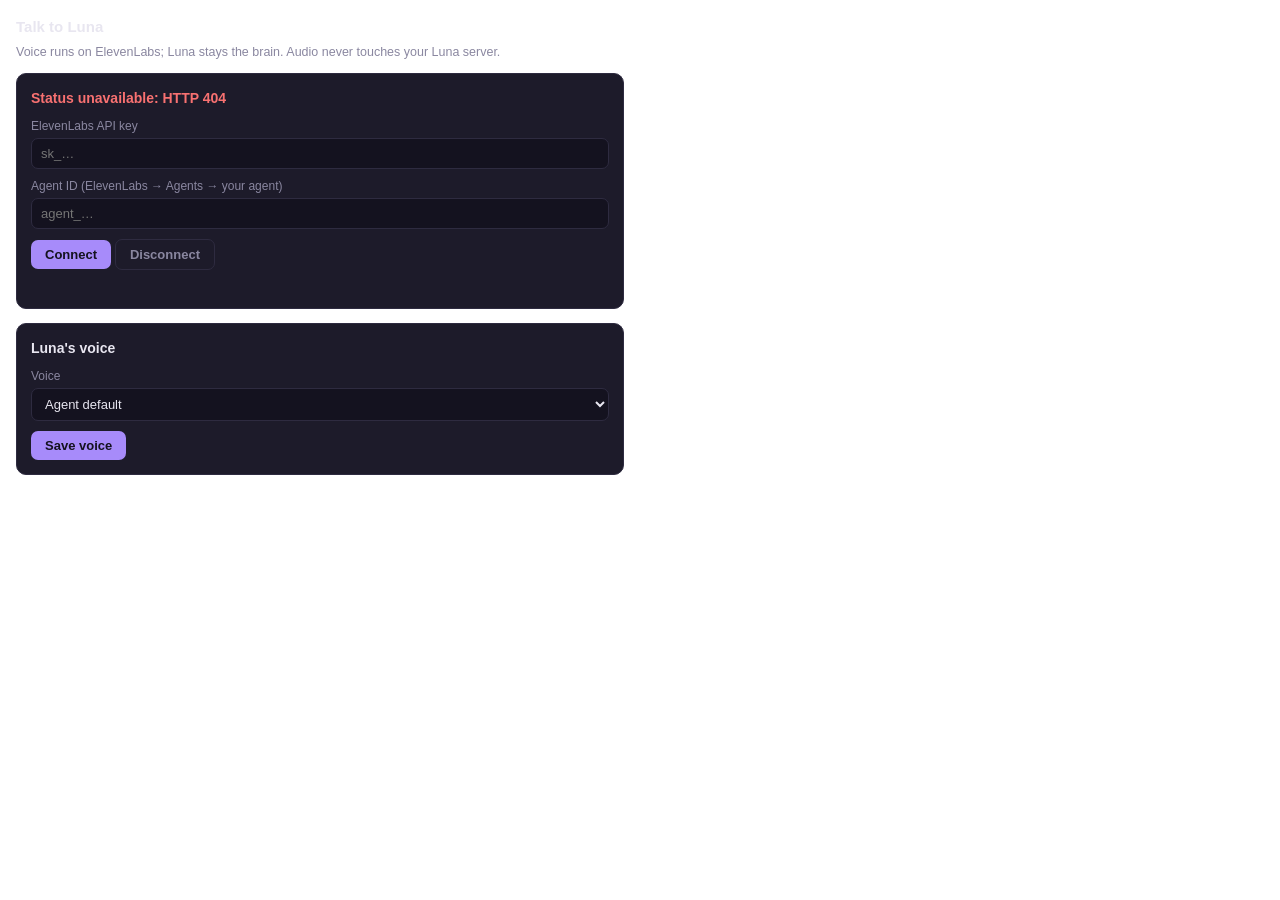
==== marketplace-src/plugin_talk/ui/settings/index.html @ 129755b1 "publish plugin-talk v0.1.0 (voice conversation via ElevenLabs Agents) Co-Authored-By: Claude Fable 5" ====
<!DOCTYPE html>
<html lang="en">
<head>
<meta charset="utf-8" />
<meta name="viewport" content="width=device-width, initial-scale=1" />
<title>Talk — Settings</title>
<style>
  :root { --fg:#e8e6f0; --dim:#8a87a0; --card:#1d1b2a; --line:#2e2b40; --accent:#a78bfa; --ok:#2dd4bf; --err:#f87171; }
  * { box-sizing: border-box; margin: 0; }
  body { font: 14px/1.5 -apple-system,"Segoe UI",Roboto,sans-serif; color: var(--fg); background: transparent; padding: 16px; max-width: 640px; }
  h2 { font-size: 15px; margin-bottom: 4px; }
  p.hint { color: var(--dim); font-size: 12.5px; margin-bottom: 12px; }
  .card { background: var(--card); border: 1px solid var(--line); border-radius: 10px; padding: 14px; margin-bottom: 14px; }
  label { display:block; color: var(--dim); font-size: 12px; margin: 8px 0 3px; }
  input, select { width: 100%; padding: 7px 9px; border-radius: 7px; border: 1px solid var(--line); background: #14121f; color: var(--fg); font-size: 13px; }
  button { margin-top: 10px; border: 0; border-radius: 7px; background: var(--accent); color: #14121f; font-weight: 600; padding: 7px 14px; cursor: pointer; font-size: 13px; }
  button.ghost { background: transparent; color: var(--dim); border: 1px solid var(--line); }
  .status-ok { color: var(--ok); } .status-err { color: var(--err); }
  code { background:#14121f; padding: 2px 6px; border-radius: 5px; font-size: 12px; word-break: break-all; }
  .copyrow { display: flex; gap: 6px; align-items: center; margin-top: 4px; }
  .copyrow code { flex: 1; }
  .copyrow button { margin: 0; padding: 4px 10px; }
  #msg { font-size: 12.5px; margin-top: 8px; min-height: 16px; }
  audio { width: 100%; margin-top: 8px; height: 32px; }
</style>
</head>
<body>
<h2>Talk to Luna</h2>
<p class="hint">Voice runs on ElevenLabs; Luna stays the brain. Audio never touches your Luna server.</p>

<div class="card" id="connect-card">
  <strong id="conn-status" data-testid="talk-conn-status">Checking…</strong>
  <label>ElevenLabs API key</label>
  <input id="api-key" data-testid="talk-api-key" type="password" placeholder="sk_…" autocomplete="off" />
  <label>Agent ID (ElevenLabs → Agents → your agent)</label>
  <input id="agent-id" data-testid="talk-agent-id" placeholder="agent_…" autocomplete="off" />
  <button id="connect" data-testid="talk-connect">Connect</button>
  <button id="disconnect" class="ghost">Disconnect</button>
  <div id="bridge-info" style="display:none">
    <label>Custom LLM URL — paste into your ElevenLabs agent (Agent → LLM → Custom LLM)</label>
    <div class="copyrow"><code id="bridge-url"></code><button data-copy="bridge-url">Copy</button></div>
    <label>Custom LLM header — add as <em>Authorization</em></label>
    <div class="copyrow"><code id="bridge-auth"></code><button data-copy="bridge-auth">Copy</button></div>
  </div>
  <div id="msg"></div>
</div>

<div class="card">
  <strong>Luna's voice</strong>
  <label>Voice</label>
  <select id="voice" data-testid="talk-voice-select"><option value="">Agent default</option></select>
  <audio id="preview" controls style="display:none"></audio>
  <button id="save-voice" data-testid="talk-save-voice">Save voice</button>
  <div id="voice-msg"></div>
</div>

<script>
(function () {
  "use strict";
  var API = "/api/p/plugin-talk";
  function $(id) { return document.getElementById(id); }
  function msg(el, text, ok) { el.textContent = text; el.className = ok ? "status-ok" : "status-err"; }

  async function call(path, opts) {
    var resp = await fetch(API + path, Object.assign({ credentials: "include" }, opts || {}));
    var body = null;
    try { body = await resp.json(); } catch (e) {}
    if (!resp.ok) { throw new Error((body && body.detail) || ("HTTP " + resp.status)); }
    return body;
  }

  function renderStatus(s) {
    $("conn-status").textContent = s.connected ? "Connected to ElevenLabs" : "Not connected";
    $("conn-status").className = s.connected ? "status-ok" : "status-err";
    if (s.agent_id) { $("agent-id").value = s.agent_id; }
    if (s.connected && s.bridge_secret) {
      $("bridge-info").style.display = "block";
      $("bridge-url").textContent = location.origin + s.bridge_path;
      $("bridge-auth").textContent = "Bearer " + s.bridge_secret;
    } else {
      $("bridge-info").style.display = "none";
    }
  }

  async function loadVoices(selected) {
    try {
      var data = await call("/voices");
      var sel = $("voice");
      sel.innerHTML = '<option value="">Agent default</option>';
      data.voices.forEach(function (v) {
        var o = document.createElement("option");
        o.value = v.voice_id;
        o.textContent = v.name + (v.category ? " (" + v.category + ")" : "");
        o.dataset.preview = v.preview_url || "";
        sel.appendChild(o);
      });
      if (selected) { sel.value = selected; }
    } catch (e) { /* not connected yet — picker stays empty */ }
  }

  async function refresh() {
    try {
      var s = await call("/status");
      renderStatus(s);
      if (s.connected) { await loadVoices(s.voice_id); }
    } catch (e) {
      $("conn-status").textContent = "Status unavailable: " + e.message;
      $("conn-status").className = "status-err";
    }
  }

  $("connect").addEventListener("click", async function () {
    try {
      var s = await call("/connect", {
        method: "POST",
        headers: { "content-type": "application/json" },
        body: JSON.stringify({ api_key: $("api-key").value.trim(), agent_id: $("agent-id").value.trim() }),
      });
      $("api-key").value = "";
      renderStatus(s);
      await loadVoices(s.voice_id);
      msg($("msg"), "Connected. Paste the URL + header into your ElevenLabs agent.", true);
    } catch (e) { msg($("msg"), e.message, false); }
  });

  $("disconnect").addEventListener("click", async function () {
    try { renderStatus(await call("/disconnect", { method: "POST" })); msg($("msg"), "Disconnected.", true); }
    catch (e) { msg($("msg"), e.message, false); }
  });

  $("voice").addEventListener("change", function () {
    var opt = this.selectedOptions[0];
    var url = opt && opt.dataset.preview;
    var audio = $("preview");
    if (url) { audio.src = url; audio.style.display = "block"; audio.play().catch(function(){}); }
    else { audio.pause(); audio.style.display = "none"; }
  });

  $("save-voice").addEventListener("click", async function () {
    try {
      await call("/settings", {
        method: "POST",
        headers: { "content-type": "application/json" },
        body: JSON.stringify({ voice_id: $("voice").value || null }),
      });
      msg($("voice-msg"), "Saved — applies to the next call.", true);
    } catch (e) { msg($("voice-msg"), e.message, false); }
  });

  document.querySelectorAll("[data-copy]").forEach(function (b) {
    b.addEventListener("click", function () {
      navigator.clipboard.writeText($(b.dataset.copy).textContent).then(function () {
        b.textContent = "Copied"; setTimeout(function () { b.textContent = "Copy"; }, 1200);
      });
    });
  });

  refresh();
})();
</script>
</body>
</html>
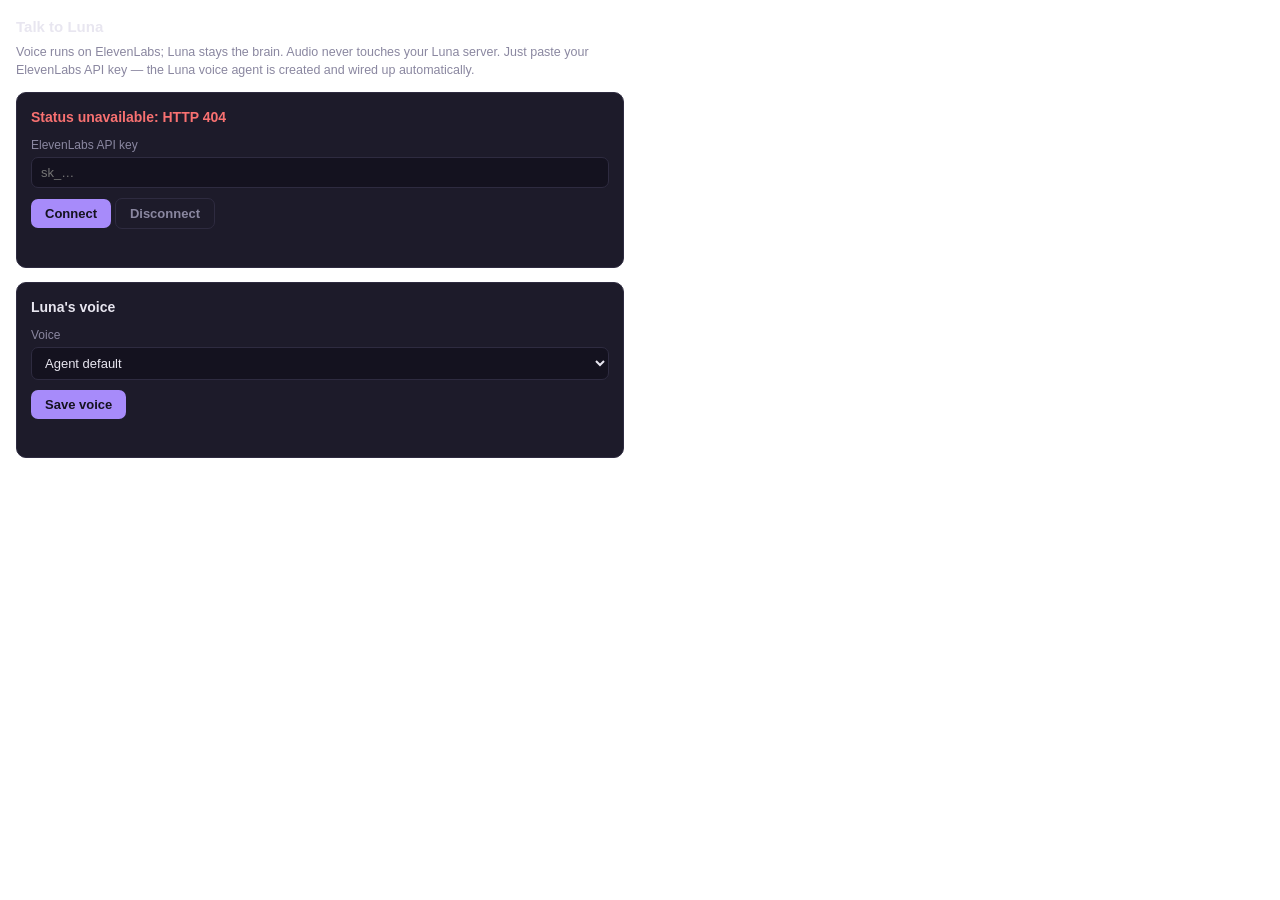
==== commit 0065a65e: "publish plugin-talk v0.1.1 (key-only setup, auth fixes) Co-Authored-By: Claude Fable 5 <noreply@anth" ====
--- a/marketplace-src/plugin_talk/ui/settings/index.html
+++ b/marketplace-src/plugin_talk/ui/settings/index.html
@@ -17,31 +17,23 @@
   button.ghost { background: transparent; color: var(--dim); border: 1px solid var(--line); }
   .status-ok { color: var(--ok); } .status-err { color: var(--err); }
   code { background:#14121f; padding: 2px 6px; border-radius: 5px; font-size: 12px; word-break: break-all; }
-  .copyrow { display: flex; gap: 6px; align-items: center; margin-top: 4px; }
-  .copyrow code { flex: 1; }
-  .copyrow button { margin: 0; padding: 4px 10px; }
-  #msg { font-size: 12.5px; margin-top: 8px; min-height: 16px; }
+  #msg, #voice-msg { font-size: 12.5px; margin-top: 8px; min-height: 16px; }
+  #agent-line { color: var(--dim); font-size: 12px; margin-top: 8px; }
   audio { width: 100%; margin-top: 8px; height: 32px; }
 </style>
 </head>
 <body>
 <h2>Talk to Luna</h2>
-<p class="hint">Voice runs on ElevenLabs; Luna stays the brain. Audio never touches your Luna server.</p>
+<p class="hint">Voice runs on ElevenLabs; Luna stays the brain. Audio never touches your Luna server.
+Just paste your ElevenLabs API key — the Luna voice agent is created and wired up automatically.</p>
 
 <div class="card" id="connect-card">
   <strong id="conn-status" data-testid="talk-conn-status">Checking…</strong>
   <label>ElevenLabs API key</label>
   <input id="api-key" data-testid="talk-api-key" type="password" placeholder="sk_…" autocomplete="off" />
-  <label>Agent ID (ElevenLabs → Agents → your agent)</label>
-  <input id="agent-id" data-testid="talk-agent-id" placeholder="agent_…" autocomplete="off" />
   <button id="connect" data-testid="talk-connect">Connect</button>
   <button id="disconnect" class="ghost">Disconnect</button>
-  <div id="bridge-info" style="display:none">
-    <label>Custom LLM URL — paste into your ElevenLabs agent (Agent → LLM → Custom LLM)</label>
-    <div class="copyrow"><code id="bridge-url"></code><button data-copy="bridge-url">Copy</button></div>
-    <label>Custom LLM header — add as <em>Authorization</em></label>
-    <div class="copyrow"><code id="bridge-auth"></code><button data-copy="bridge-auth">Copy</button></div>
-  </div>
+  <div id="agent-line" data-testid="talk-agent-line" style="display:none"></div>
   <div id="msg"></div>
 </div>
 
@@ -61,8 +53,22 @@
   function $(id) { return document.getElementById(id); }
   function msg(el, text, ok) { el.textContent = text; el.className = ok ? "status-ok" : "status-err"; }
 
+  // ---- auth: Luna's shell hands iframes a bearer token via ?token= (settings
+  // tabs) and/or a {type:'luna-auth', token} postMessage. Cookie auth alone is
+  // read-only, so writes need the token.
+  var token = new URLSearchParams(location.search).get("token") || "";
+  window.addEventListener("message", function (e) {
+    if (e.origin === location.origin && e.data && e.data.type === "luna-auth" && e.data.token) {
+      token = e.data.token;
+    }
+  });
+  try { window.parent.postMessage({ type: "luna-request-auth" }, location.origin); } catch (e) {}
+
   async function call(path, opts) {
-    var resp = await fetch(API + path, Object.assign({ credentials: "include" }, opts || {}));
+    opts = Object.assign({ credentials: "include" }, opts || {});
+    opts.headers = Object.assign({}, opts.headers || {});
+    if (token) { opts.headers["Authorization"] = "Bearer " + token; }
+    var resp = await fetch(API + path, opts);
     var body = null;
     try { body = await resp.json(); } catch (e) {}
     if (!resp.ok) { throw new Error((body && body.detail) || ("HTTP " + resp.status)); }
@@ -70,15 +76,14 @@
   }
 
   function renderStatus(s) {
-    $("conn-status").textContent = s.connected ? "Connected to ElevenLabs" : "Not connected";
+    $("conn-status").textContent = s.connected ? "Connected — ready to talk" : "Not connected";
     $("conn-status").className = s.connected ? "status-ok" : "status-err";
-    if (s.agent_id) { $("agent-id").value = s.agent_id; }
-    if (s.connected && s.bridge_secret) {
-      $("bridge-info").style.display = "block";
-      $("bridge-url").textContent = location.origin + s.bridge_path;
-      $("bridge-auth").textContent = "Bearer " + s.bridge_secret;
+    var line = $("agent-line");
+    if (s.connected && s.agent_id) {
+      line.style.display = "block";
+      line.textContent = "ElevenLabs agent: " + s.agent_id + " (auto-managed)";
     } else {
-      $("bridge-info").style.display = "none";
+      line.style.display = "none";
     }
   }
 
@@ -111,15 +116,16 @@
 
   $("connect").addEventListener("click", async function () {
     try {
+      msg($("msg"), "Connecting and provisioning the Luna agent…", true);
       var s = await call("/connect", {
         method: "POST",
         headers: { "content-type": "application/json" },
-        body: JSON.stringify({ api_key: $("api-key").value.trim(), agent_id: $("agent-id").value.trim() }),
+        body: JSON.stringify({ api_key: $("api-key").value.trim() }),
       });
       $("api-key").value = "";
       renderStatus(s);
       await loadVoices(s.voice_id);
-      msg($("msg"), "Connected. Paste the URL + header into your ElevenLabs agent.", true);
+      msg($("msg"), "Connected — the widget is ready. Pick a voice below if you like.", true);
     } catch (e) { msg($("msg"), e.message, false); }
   });
 
@@ -147,14 +153,6 @@
     } catch (e) { msg($("voice-msg"), e.message, false); }
   });
 
-  document.querySelectorAll("[data-copy]").forEach(function (b) {
-    b.addEventListener("click", function () {
-      navigator.clipboard.writeText($(b.dataset.copy).textContent).then(function () {
-        b.textContent = "Copied"; setTimeout(function () { b.textContent = "Copy"; }, 1200);
-      });
-    });
-  });
-
   refresh();
 })();
 </script>
